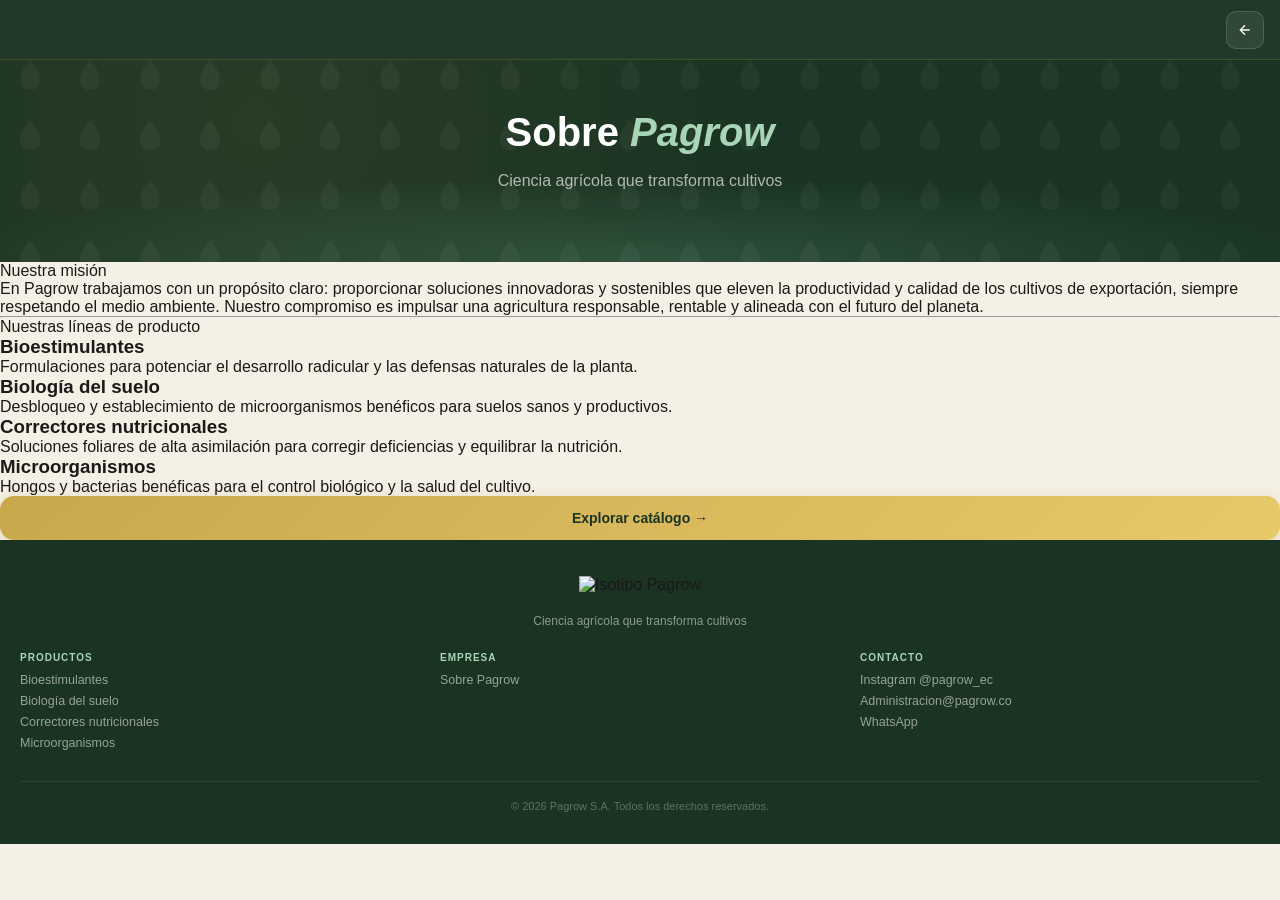
==== sobre-nosotros.html @ 3ec54d48 "fix: semantic HTML, remove inline style, aria-current in about page" ====
<!doctype html>
<html lang="es">
    <head>
        <meta charset="UTF-8" />
        <meta name="viewport" content="width=device-width, initial-scale=1.0" />
        <title>Sobre Pagrow – Ciencia Agrícola para tus Cultivos</title>

        <!-- SEO -->
        <meta
            name="description"
            content="En Pagrow trabajamos con un propósito claro: proporcionar soluciones innovadoras y sostenibles que eleven la productividad y calidad de los cultivos de exportación."
        />
        <meta name="robots" content="index, follow" />
        <meta name="author" content="Pagrow S.A." />

        <!-- Open Graph -->
        <meta property="og:type" content="website" />
        <meta property="og:title" content="Sobre Pagrow – Ciencia Agrícola para tus Cultivos" />
        <meta
            property="og:description"
            content="Soluciones innovadoras y sostenibles para la agricultura de exportación en Ecuador."
        />
        <meta property="og:image" content="https://pagrow.es/assets/images/logos-pagrow/png/color/ISOTIPO_BLANCO.png" />
        <meta property="og:url" content="https://pagrow.es/sobre-nosotros.html" />
        <meta property="og:locale" content="es_EC" />

        <!-- Security Headers -->
        <meta
            http-equiv="Content-Security-Policy"
            content="default-src 'self'; script-src 'self'; style-src 'self'; img-src 'self' data: https:; font-src 'self'; connect-src 'self'; object-src 'none'; base-uri 'self'; form-action 'self'; frame-ancestors 'none';"
        />
        <meta http-equiv="X-Content-Type-Options" content="nosniff" />
        <meta http-equiv="Referrer-Policy" content="strict-origin-when-cross-origin" />
        <meta http-equiv="Permissions-Policy" content="geolocation=(), microphone=(), camera=()" />

        <!-- Canonical -->
        <link rel="canonical" href="https://pagrow.es/sobre-nosotros.html" />

        <!-- Favicon -->
        <link rel="icon" type="image/png" sizes="32x32" href="assets/images/favicon/favicon-32x32.png" />
        <link rel="apple-touch-icon" href="assets/images/favicon/favicon-32x32.webp" />

        <link rel="stylesheet" href="assets/css/styles.css" />
    </head>
    <body>
        <!-- ════════ HEADER ════════ -->
        <header class="header">
            <a href="index.html" class="logo">
                <img
                    src="assets/images/logos-pagrow/png/blanco-y-negro/HORIZONTAL_CLARO.png"
                    alt="Pagrow"
                    class="logo-img"
                />
            </a>
            <div class="header-actions">
                <a href="index.html" class="icon-btn" title="Volver al catálogo" aria-label="Volver al catálogo de productos">
                    <svg width="16" height="16" viewBox="0 0 24 24" fill="none" stroke="currentColor" stroke-width="2" aria-hidden="true" focusable="false">
                        <path d="M19 12H5M12 19l-7-7 7-7"/>
                    </svg>
                </a>
            </div>
        </header>

        <!-- ════════ HERO ════════ -->
        <section class="hero">
            <div class="hero-pattern"></div>
            <div class="hero-content">
                <h1>Sobre <em>Pagrow</em></h1>
                <p>Ciencia agrícola que transforma cultivos</p>
            </div>
        </section>

        <!-- ════════ MISIÓN ════════ -->
        <section class="about-section">
            <div class="about-section-label">Nuestra misión</div>
            <p class="about-mission-text">
                En Pagrow trabajamos con un propósito claro: proporcionar soluciones innovadoras y sostenibles
                que eleven la productividad y calidad de los cultivos de exportación, siempre respetando el
                medio ambiente. Nuestro compromiso es impulsar una agricultura responsable, rentable y alineada
                con el futuro del planeta.
            </p>
        </section>

        <hr class="about-divider" />

        <!-- ════════ LO QUE HACEMOS ════════ -->
        <section class="about-section">
            <div class="about-section-label">Nuestras líneas de producto</div>
            <div class="about-products-grid">
                <div class="about-product-card">
                    <h3 class="about-product-card-title">Bioestimulantes</h3>
                    <p class="about-product-card-desc">
                        Formulaciones para potenciar el desarrollo radicular y las defensas naturales de la planta.
                    </p>
                </div>
                <div class="about-product-card">
                    <h3 class="about-product-card-title">Biología del suelo</h3>
                    <p class="about-product-card-desc">
                        Desbloqueo y establecimiento de microorganismos benéficos para suelos sanos y productivos.
                    </p>
                </div>
                <div class="about-product-card">
                    <h3 class="about-product-card-title">Correctores nutricionales</h3>
                    <p class="about-product-card-desc">
                        Soluciones foliares de alta asimilación para corregir deficiencias y equilibrar la nutrición.
                    </p>
                </div>
                <div class="about-product-card">
                    <h3 class="about-product-card-title">Microorganismos</h3>
                    <p class="about-product-card-desc">
                        Hongos y bacterias benéficas para el control biológico y la salud del cultivo.
                    </p>
                </div>
            </div>
        </section>

        <!-- ════════ CTA ════════ -->
        <section class="about-cta">
            <a href="index.html" class="btn-download">Explorar catálogo →</a>
        </section>

        <!-- ════════ FOOTER ════════ -->
        <footer class="footer">
            <div class="footer-logo">
                <img
                    src="assets/images/logos-pagrow/png/color/ISOTIPO_BLANCO.png"
                    alt="Isotipo Pagrow"
                    class="footer-logo-img"
                />
            </div>
            <div class="footer-tagline">Ciencia agrícola que transforma cultivos</div>
            <div class="footer-grid">
                <div class="footer-col">
                    <div class="footer-col-title">Productos</div>
                    <a href="index.html#bioestimulantes">Bioestimulantes</a>
                    <a href="index.html#suelo">Biología del suelo</a>
                    <a href="index.html#correctores">Correctores nutricionales</a>
                    <a href="index.html#micro">Microorganismos</a>
                </div>
                <div class="footer-col">
                    <div class="footer-col-title">Empresa</div>
                    <a href="sobre-nosotros.html" aria-current="page">Sobre Pagrow</a>
                </div>
                <div class="footer-col">
                    <div class="footer-col-title">Contacto</div>
                    <a href="https://www.instagram.com/pagrow_ec/" target="_blank" rel="noopener noreferrer">Instagram @pagrow_ec</a>
                    <a href="mailto:Administracion@pagrow.co">Administracion@pagrow.co</a>
                    <a href="https://wa.me/593999406826?text=Hola%2C%20me%20gustar%C3%ADa%20obtener%20m%C3%A1s%20informaci%C3%B3n%20sobre%20los%20productos%20Pagrow." target="_blank" rel="noopener noreferrer">WhatsApp</a>
                </div>
            </div>
            <div class="footer-bottom">
                <div class="footer-copy">© 2026 Pagrow S.A. Todos los derechos reservados.</div>
            </div>
        </footer>
    </body>
</html>
---- assets/css/styles.css ----
:root {
    --forest: #1a3322;
    --forest-mid: #2c5040;
    --sage: #4a7c5f;
    --moss: #6b9e7e;
    --mint: #a8d5b5;
    --cream: #f4f0e6;
    --parchment: #ede8da;
    --gold: #c8a84b;
    --gold-light: #e8c96a;
    --sand: #d4c8a8;
    --text-dark: #1a1a18;
    --text-mid: #3d4a3e;
    --text-light: #6e7d6f;
    --white: #ffffff;
    --shadow-sm: 0 2px 8px rgba(26, 51, 34, 0.08);
    --shadow-md: 0 6px 24px rgba(26, 51, 34, 0.12);
    --shadow-lg: 0 16px 48px rgba(26, 51, 34, 0.18);
    --radius-sm: 8px;
    --radius-md: 14px;
    --radius-lg: 20px;
    --radius-xl: 28px;
}

*,
*::before,
*::after {
    box-sizing: border-box;
    margin: 0;
    padding: 0;
}

html {
    scroll-behavior: smooth;
}

.sr-only {
    position: absolute;
    width: 1px;
    height: 1px;
    padding: 0;
    margin: -1px;
    overflow: hidden;
    clip: rect(0, 0, 0, 0);
    white-space: nowrap;
    border: 0;
}

body {
    font-family: Arial, sans-serif;
    background: var(--cream);
    color: var(--text-dark);
    min-height: 100vh;
    overflow-x: hidden;
}

/* ══════════════════ HEADER ══════════════════ */
.header {
    position: sticky;
    top: 0;
    z-index: 100;
    background: rgba(26, 51, 34, 0.97);
    backdrop-filter: blur(12px);
    border-bottom: 1px solid rgba(200, 168, 75, 0.2);
    padding: 0 16px;
    height: 60px;
    display: flex;
    align-items: center;
    justify-content: space-between;
}

.logo {
    display: flex;
    align-items: center;
    gap: 8px;
    text-decoration: none;
}
.logo-img {
    height: 200px;
    width: auto;
    display: block;
}
.footer-logo-img {
    height: 32px;
    width: auto;
    display: block;
    margin: 0 auto;
}

.header-actions {
    display: flex;
    gap: 6px;
    align-items: center;
}
.icon-btn {
    width: 38px;
    height: 38px;
    border: 1px solid rgba(255, 255, 255, 0.15);
    background: rgba(255, 255, 255, 0.07);
    border-radius: 10px;
    display: flex;
    align-items: center;
    justify-content: center;
    cursor: pointer;
    transition: all 0.2s;
    color: var(--white);
}
.icon-btn:hover {
    background: rgba(255, 255, 255, 0.15);
    border-color: var(--gold);
}

/* ══════════════════ SEARCH BAR ══════════════════ */
.search-wrap {
    background: var(--forest);
    padding: 10px 16px 12px;
    border-bottom: 1px solid rgba(200, 168, 75, 0.1);
    display: none;
}
.search-wrap.open {
    display: block;
}
.search-input-row {
    display: flex;
    gap: 8px;
    align-items: center;
    background: rgba(255, 255, 255, 0.1);
    border: 1px solid rgba(200, 168, 75, 0.25);
    border-radius: var(--radius-md);
    padding: 8px 14px;
}
.search-input-row input {
    flex: 1;
    background: none;
    border: none;
    outline: none;
    color: var(--white);
    font-family: Arial, sans-serif;
    font-size: 14px;
}
.search-input-row input::placeholder {
    color: rgba(255, 255, 255, 0.4);
}
.s-icon {
    color: rgba(255, 255, 255, 0.5);
    flex-shrink: 0;
}

/* ══════════════════ HERO ══════════════════ */
.hero {
    position: relative;
    overflow: hidden;
    background: var(--forest);
    padding: 48px 20px 44px;
    text-align: center;
}
.hero::before {
    content: "";
    position: absolute;
    inset: 0;
    background:
        radial-gradient(
            ellipse 80% 60% at 50% 100%,
            rgba(74, 124, 95, 0.4) 0%,
            transparent 70%
        ),
        radial-gradient(
            circle at 20% 30%,
            rgba(200, 168, 75, 0.08) 0%,
            transparent 50%
        );
}
.hero-pattern {
    position: absolute;
    inset: 0;
    opacity: 0.04;
    background-image: url("data:image/svg+xml,%3Csvg width='60' height='60' viewBox='0 0 60 60' xmlns='http://www.w3.org/2000/svg'%3E%3Cg fill='none' fill-rule='evenodd'%3E%3Cg fill='%23ffffff'%3E%3Cpath d='M30 0 C30 0 20 10 20 20 C20 30 30 30 30 30 C30 30 40 30 40 20 C40 10 30 0 30 0Z'/%3E%3C/g%3E%3C/g%3E%3C/svg%3E");
}
.hero-content {
    position: relative;
    z-index: 1;
}
.hero h1 {
    font-family: Arial, sans-serif;
    font-size: clamp(26px, 7vw, 40px);
    line-height: 1.2;
    color: var(--white);
    margin-bottom: 12px;
    max-width: 560px;
    margin-left: auto;
    margin-right: auto;
}
.hero h1 em {
    font-style: italic;
    color: var(--mint);
}
.hero p {
    font-size: 16px;
    line-height: 1.6;
    color: rgba(255, 255, 255, 0.65);
    max-width: 380px;
    margin: 0 auto 24px;
}

/* ══════════════════ CATALOG BODY ══════════════════ */
.catalog-body {
    padding: 0 16px 40px;
}

.results-bar {
    display: flex;
    align-items: center;
    justify-content: space-between;
    padding: 14px 0 10px;
}
.results-count {
    font-size: 13px;
    color: var(--text-light);
}
.results-count strong {
    color: var(--text-dark);
    font-weight: 600;
}
.sort-btn {
    display: flex;
    align-items: center;
    gap: 5px;
    font-size: 12px;
    font-weight: 500;
    color: var(--forest);
    background: rgba(26, 51, 34, 0.07);
    border: none;
    cursor: pointer;
    padding: 5px 10px;
    border-radius: var(--radius-sm);
}

/* ══════════════════ CATEGORY BANNER ══════════════════ */
.cat-banner {
    margin: 52px 0 18px;
    border-radius: var(--radius-lg);
    overflow: hidden;
    background: var(--forest);
    box-shadow: var(--shadow-md);
    animation: fadeInUp 0.35s ease both;
}

/* Inner content */
.cat-banner-inner {
    padding: 18px 20px 20px;
    position: relative;
    overflow: hidden;
}

/* Eyebrow — small label above the title */
.cat-eyebrow {
    font-size: 10px;
    font-weight: 700;
    text-transform: uppercase;
    letter-spacing: 1.8px;
    margin-bottom: 7px;
    color: var(--mint);
}

.cat-title {
    font-size: 21px;
    font-weight: 800;
    color: var(--white);
    line-height: 1.2;
    margin-bottom: 10px;
}

/* Separator line before description */
.cat-desc-wrap {
    border-top: 1px solid rgba(255, 255, 255, 0.12);
    padding-top: 12px;
}

.cat-desc {
    font-size: 13px;
    line-height: 1.75;
    color: rgba(255, 255, 255, 0.72);
}

/* ══════════════════ PRODUCT GRID ══════════════════ */
.product-grid {
    display: grid;
    grid-template-columns: 1fr 1fr;
    gap: 10px;
    padding-bottom: 12px;
    border-bottom: 1px solid rgba(26, 51, 34, 0.07);
}
@media (min-width: 480px) {
    .product-grid {
        grid-template-columns: repeat(2, 1fr);
        gap: 12px;
    }
}
@media (min-width: 700px) {
    .product-grid {
        grid-template-columns: repeat(3, 1fr);
        gap: 14px;
    }
    .catalog-body {
        padding: 0 24px 60px;
    }
}
@media (min-width: 1024px) {
    .product-grid {
        grid-template-columns: repeat(4, 1fr);
        gap: 16px;
    }
    .catalog-body {
        max-width: 1200px;
        margin: 0 auto;
        padding: 0 32px 80px;
    }
}

/* ══════════════════ PRODUCT BADGE ══════════════════ */
.product-badge {
    position: absolute;
    top: 10px;
    left: 10px;
    z-index: 2;
    background: var(--gold);
    color: var(--forest);
    font-size: 9.5px;
    font-weight: 800;
    text-transform: uppercase;
    letter-spacing: 0.8px;
    padding: 4px 9px;
    border-radius: 6px;
    box-shadow: 0 2px 8px rgba(200, 168, 75, 0.45);
    pointer-events: none;
    white-space: nowrap;
}

/* ══════════════════ PRODUCT CARD ══════════════════ */
.product-card {
    background: var(--white);
    border: 1px solid rgba(26, 51, 34, 0.07);
    border-radius: var(--radius-lg);
    overflow: hidden;
    cursor: pointer;
    transition: all 0.25s cubic-bezier(0.4, 0, 0.2, 1);
    display: flex;
    flex-direction: column;
    position: relative;
    box-shadow: var(--shadow-sm);
}
.product-card:hover {
    transform: translateY(-3px);
    box-shadow: var(--shadow-md);
    border-color: rgba(74, 124, 95, 0.25);
}
.product-card:active {
    transform: translateY(-1px);
}

.card-image {
    width: 100%;
    aspect-ratio: 4 / 3;
    overflow: hidden;
    background: var(--parchment);
    border-bottom: 1px solid rgba(26, 51, 34, 0.06);
}
.card-image img {
    width: 100%;
    height: 100%;
    object-fit: cover;
    display: block;
}

.card-top {
    padding: 10px 14px 6px;
    display: flex;
    align-items: center;
}
.cat-tag {
    font-size: 9.5px;
    letter-spacing: 0.6px;
    font-weight: 600;
    text-transform: uppercase;
    padding: 3px 7px;
    border-radius: 6px;
    white-space: nowrap;
}

/* category colors */
.cat-bio .cat-tag {
    background: #d4eddb;
    color: #2a6e42;
}
.cat-suelo .cat-tag {
    background: #edddd4;
    color: #6e4a2a;
}
.cat-correctores .cat-tag {
    background: #ede8d4;
    color: #6e5e2a;
}
.cat-micro .cat-tag {
    background: #e5d4ed;
    color: #5e2a6e;
}

.card-body {
    padding: 4px 14px 12px;
    flex: 1;
}
.product-name {
    font-family: Arial, sans-serif;
    font-size: 16px;
    font-weight: 700;
    color: var(--text-dark);
    margin-bottom: 5px;
    line-height: 1.2;
}
.product-desc {
    font-size: 11.5px;
    line-height: 1.5;
    color: var(--text-light);
    display: -webkit-box;
    -webkit-line-clamp: 3;
    -webkit-box-orient: vertical;
    overflow: hidden;
}

.card-footer {
    padding: 0 12px 12px;
}
.btn-ficha {
    width: 100%;
    padding: 8px 12px;
    background: var(--forest);
    color: var(--white);
    border: none;
    border-radius: var(--radius-sm);
    font-family: Arial, sans-serif;
    font-size: 11.5px;
    font-weight: 600;
    letter-spacing: 0.3px;
    cursor: pointer;
    display: flex;
    align-items: center;
    justify-content: center;
    gap: 5px;
    transition: all 0.2s;
}
.btn-ficha:hover {
    background: var(--forest-mid);
}
.btn-ficha .arrow {
    font-size: 12px;
    transition: transform 0.2s;
}
.product-card:hover .btn-ficha .arrow {
    transform: translateX(2px);
}

/* ══════════════════ MODAL ══════════════════ */
.modal-overlay {
    position: fixed;
    inset: 0;
    z-index: 1000;
    background: rgba(10, 20, 14, 0.75);
    backdrop-filter: blur(6px);
    display: flex;
    align-items: flex-end;
    opacity: 0;
    pointer-events: none;
    transition: opacity 0.3s;
}
.modal-overlay.open {
    opacity: 1;
    pointer-events: auto;
}
@media (min-width: 600px) {
    .modal-overlay {
        align-items: center;
        justify-content: center;
        padding: 20px;
    }
}

.modal-sheet {
    width: 100%;
    max-width: 560px;
    background: var(--white);
    border-radius: var(--radius-xl) var(--radius-xl) 0 0;
    max-height: 92vh;
    overflow-y: auto;
    transform: translateY(100%);
    transition: transform 0.35s cubic-bezier(0.4, 0, 0.2, 1);
    scrollbar-width: thin;
    scrollbar-color: var(--sand) transparent;
}
@media (min-width: 600px) {
    .modal-sheet {
        border-radius: var(--radius-xl);
        max-height: 85vh;
    }
}
.modal-overlay.open .modal-sheet {
    transform: translateY(0);
}

.modal-handle {
    width: 36px;
    height: 4px;
    background: var(--sand);
    border-radius: 2px;
    margin: 12px auto 0;
}
@media (min-width: 600px) {
    .modal-handle {
        display: none;
    }
}

.modal-header {
    position: sticky;
    top: 0;
    z-index: 10;
    background: transparent;
    padding: 10px 12px;
    display: flex;
    align-items: center;
    justify-content: flex-end;
    pointer-events: none; /* let clicks pass through transparent area */
}
.modal-product-icon {
    width: 50px;
    height: 50px;
    border-radius: var(--radius-md);
    flex-shrink: 0;
    object-fit: cover;
}
.modal-title-block {
    flex: 1;
    min-width: 0;
}
.modal-product-name {
    font-family: Arial, sans-serif;
    font-size: 20px;
    font-weight: 700;
    color: var(--text-dark);
    line-height: 1.2;
}
.modal-cat-label {
    font-size: 11px;
    color: var(--text-light);
    margin-top: 2px;
}
.modal-close {
    width: 36px;
    height: 36px;
    flex-shrink: 0;
    background: rgba(255, 255, 255, 0.92);
    backdrop-filter: blur(6px);
    -webkit-backdrop-filter: blur(6px);
    border: none;
    border-radius: 10px;
    cursor: pointer;
    display: flex;
    align-items: center;
    justify-content: center;
    font-size: 18px;
    color: var(--text-mid);
    transition: all 0.2s;
    pointer-events: auto; /* restore clicks — parent header is pointer-events: none */
    box-shadow: 0 2px 8px rgba(0, 0, 0, 0.15);
}
.modal-close:hover {
    background: var(--sand);
    color: var(--forest);
}

.modal-body {
    padding: 20px 16px 24px;
}

.modal-desc {
    font-size: 14px;
    line-height: 1.7;
    color: var(--text-mid);
    margin-bottom: 20px;
}

.info-grid {
    display: grid;
    grid-template-columns: 1fr 1fr;
    gap: 10px;
    margin-bottom: 20px;
}
.info-card {
    background: var(--cream);
    border: 1px solid rgba(26, 51, 34, 0.07);
    border-radius: var(--radius-md);
    padding: 12px;
}
.info-card-label {
    font-size: 10px;
    font-weight: 600;
    text-transform: uppercase;
    letter-spacing: 0.8px;
    color: var(--text-light);
    margin-bottom: 4px;
}
.info-card-value {
    font-size: 13px;
    font-weight: 600;
    color: var(--forest);
}

.benefits-title {
    font-size: 13px;
    font-weight: 600;
    color: var(--text-dark);
    text-transform: uppercase;
    letter-spacing: 0.6px;
    margin-bottom: 10px;
}
.benefits-list {
    list-style: none;
    display: flex;
    flex-direction: column;
    gap: 6px;
    margin-bottom: 20px;
}
.benefit-item {
    display: flex;
    align-items: flex-start;
    gap: 8px;
    font-size: 13px;
    line-height: 1.5;
    color: var(--text-mid);
}
.benefit-dot {
    width: 18px;
    height: 18px;
    flex-shrink: 0;
    margin-top: 1px;
    background: rgba(74, 124, 95, 0.12);
    border-radius: 50%;
    display: flex;
    align-items: center;
    justify-content: center;
    font-size: 10px;
    color: var(--sage);
}

.composition-box {
    background: linear-gradient(135deg, var(--forest), var(--forest-mid));
    border-radius: var(--radius-md);
    padding: 14px 16px;
    margin-bottom: 20px;
}
.composition-title {
    font-size: 11px;
    font-weight: 600;
    text-transform: uppercase;
    letter-spacing: 0.8px;
    color: var(--mint);
    margin-bottom: 8px;
}
.composition-text {
    font-size: 13px;
    color: rgba(255, 255, 255, 0.8);
    line-height: 1.6;
}

.modal-actions {
    display: flex;
    flex-direction: column;
    gap: 8px;
}
.btn-download {
    display: flex;
    align-items: center;
    justify-content: center;
    gap: 8px;
    width: 100%;
    padding: 14px;
    background: linear-gradient(135deg, var(--gold), var(--gold-light));
    color: var(--forest);
    font-family: Arial, sans-serif;
    font-size: 14px;
    font-weight: 700;
    border: none;
    border-radius: var(--radius-md);
    cursor: pointer;
    text-decoration: none;
    transition: all 0.2s;
    box-shadow: 0 4px 16px rgba(200, 168, 75, 0.35);
}
.btn-download:hover {
    transform: translateY(-1px);
    box-shadow: 0 6px 20px rgba(200, 168, 75, 0.45);
}
.btn-contact {
    display: flex;
    align-items: center;
    justify-content: center;
    gap: 8px;
    width: 100%;
    padding: 12px;
    background: rgba(26, 51, 34, 0.06);
    color: var(--forest);
    font-family: Arial, sans-serif;
    font-size: 13px;
    font-weight: 600;
    border: 1.5px solid rgba(26, 51, 34, 0.15);
    border-radius: var(--radius-md);
    cursor: pointer;
    text-decoration: none;
    transition: all 0.2s;
}
.btn-contact:hover {
    background: rgba(26, 51, 34, 0.1);
}

/* ══════════════════ EMPTY STATE ══════════════════ */
.empty-state {
    text-align: center;
    padding: 60px 20px;
    display: none;
}
.empty-state.visible {
    display: block;
}
.empty-title {
    font-family: Arial, sans-serif;
    font-size: 20px;
    color: var(--text-dark);
    margin-bottom: 6px;
}
.empty-sub {
    font-size: 13px;
    color: var(--text-light);
}

/* ══════════════════ FOOTER ══════════════════ */
.footer {
    background: var(--forest);
    padding: 36px 20px 32px;
    text-align: center;
}
.footer-logo {
    margin-bottom: 6px;
    display: flex;
    justify-content: center;
}
.footer-tagline {
    font-size: 12px;
    color: rgba(255, 255, 255, 0.5);
    margin-bottom: 24px;
}
.footer-grid {
    display: grid;
    grid-template-columns: 1fr 1fr;
    gap: 20px;
    text-align: left;
    margin-bottom: 24px;
}
@media (min-width: 600px) {
    .footer-grid {
        grid-template-columns: repeat(3, 1fr);
    }
}
.footer-col-title {
    font-size: 10px;
    font-weight: 700;
    text-transform: uppercase;
    letter-spacing: 1px;
    color: var(--mint);
    margin-bottom: 10px;
}
.footer-col a {
    display: block;
    font-size: 12.5px;
    color: rgba(255, 255, 255, 0.55);
    text-decoration: none;
    margin-bottom: 7px;
    transition: color 0.15s;
}
.footer-col a:hover {
    color: var(--white);
}
.footer-bottom {
    border-top: 1px solid rgba(255, 255, 255, 0.08);
    padding-top: 18px;
    display: flex;
    flex-direction: column;
    align-items: center;
    gap: 8px;
}
.footer-copy {
    font-size: 11px;
    color: rgba(255, 255, 255, 0.3);
}

/* ══════════════════ ANIMATIONS ══════════════════ */
@keyframes fadeInUp {
    from {
        opacity: 0;
        transform: translateY(16px);
    }
    to {
        opacity: 1;
        transform: translateY(0);
    }
}
.product-card {
    animation: fadeInUp 0.4s ease both;
}

/* ══════════════════ CARD: OVERLAY TAG + FOOTER ══════════════════ */
.card-image {
    position: relative;
}

.card-tag-overlay {
    position: absolute;
    bottom: 8px;
    left: 10px;
    z-index: 1;
}
.card-tag-overlay .cat-tag {
    background: rgba(26, 51, 34, 0.8);
    color: rgba(255, 255, 255, 0.95);
    backdrop-filter: blur(4px);
    -webkit-backdrop-filter: blur(4px);
}
.card-body {
    padding: 12px 14px 10px;
}
.card-footer {
    padding: 0 12px 12px;
    display: flex;
    align-items: center;
    gap: 8px;
}
.btn-ficha {
    flex: 1;
    width: auto;
}

/* ══════════════════ MODAL: BANNER SPLIT + TAGLINE + CHIPS ══════════════════ */
.modal-body {
    padding: 35px 0 30px;
}

.modal-banner {
    position: relative;
    height: 160px;
    display: flex;
    overflow: visible;
    margin-bottom: 80px; /* mirrors top padding for symmetric bottom overflow */
}
.modal-banner-product {
    width: 42%;
    background: #005b35;
    flex-shrink: 0;
    position: relative; /* anchor for absolute product img */
    overflow: visible;
}
.modal-banner-product-img {
    /* Absolutely centered on the banner — overflows equally above and below */
    position: absolute;
    top: 50%;
    left: 50%;
    transform: translate(-50%, -50%);
    height: 320px;
    width: auto;
    z-index: 5;
    filter: drop-shadow(0 16px 32px rgba(0, 0, 0, 0.55))
        drop-shadow(0 2px 8px rgba(0, 0, 0, 0.3));
}
.modal-banner-deco {
    flex: 1;
    overflow: hidden;
    position: relative;
}
/* top gradient scrim for text readability */
.modal-banner-deco::before {
    content: "";
    position: absolute;
    inset: 0;
    background: linear-gradient(
        to bottom,
        rgba(0, 20, 10, 0.58) 0%,
        transparent 70%
    );
    z-index: 2;
    pointer-events: none;
}
.modal-banner-deco-img {
    width: 100%;
    height: 100%;
    object-fit: cover;
    object-position: center;
    display: block;
}
.modal-banner-title {
    position: absolute;
    top: 12px;
    left: 14px;
    right: 10px;
    z-index: 3;
}
.modal-banner-name {
    font-size: 22px;
    font-weight: 800;
    color: #ffffff;
    line-height: 1.1;
    letter-spacing: -0.2px;
    text-shadow: 0 2px 10px rgba(0, 0, 0, 0.55);
}
.modal-banner-cat {
    font-size: 10.5px;
    font-weight: 700;
    color: #ffcd00;
    text-transform: uppercase;
    letter-spacing: 0.9px;
    margin-top: 5px;
    text-shadow: 0 1px 6px rgba(0, 0, 0, 0.55);
}
.modal-tagline {
    font-size: 13.5px;
    line-height: 1.65;
    color: var(--text-mid);
    padding: 14px 16px;
    margin: 16px 16px 0;
    background: rgba(200, 168, 75, 0.07);
    border-left: 3px solid var(--gold);
    border-radius: 0 var(--radius-sm) var(--radius-sm) 0;
}
.modal-chips-row {
    display: flex;
    gap: 6px;
    flex-wrap: wrap;
    padding: 12px 16px 0;
}
.mchip {
    font-size: 9.5px;
    font-weight: 700;
    text-transform: uppercase;
    letter-spacing: 0.7px;
    padding: 4px 10px;
    border-radius: 20px;
    line-height: 1.4;
}
.cat-bio-mchip {
    background: #d4eddb;
    color: #1d5732;
}
.cat-suelo-mchip {
    background: #edddd4;
    color: #6e3a1a;
}
.cat-correctores-mchip {
    background: #ede8d4;
    color: #5e4e1a;
}
.cat-micro-mchip {
    background: #e5d4ed;
    color: #4e1a6e;
}

/* ══════════════════ MODAL: BENEFITS GRID ══════════════════ */
.modal-section-label {
    font-size: 10px;
    font-weight: 700;
    text-transform: uppercase;
    letter-spacing: 1px;
    color: var(--text-light);
    padding: 18px 16px 10px;
}
.modal-benefits-grid {
    display: grid;
    grid-template-columns: 1fr 1fr;
    gap: 8px;
    padding: 0 16px;
}
@media (max-width: 340px) {
    .modal-benefits-grid {
        grid-template-columns: 1fr;
    }
}
.mbenefit-card {
    display: flex;
    align-items: flex-start;
    gap: 8px;
    padding: 10px 12px;
    background: var(--cream);
    border: 1px solid rgba(26, 51, 34, 0.08);
    border-radius: var(--radius-sm);
    font-size: 12px;
    line-height: 1.45;
    color: var(--text-mid);
}
.mbenefit-icon {
    flex-shrink: 0;
    width: 16px;
    height: 16px;
    background: linear-gradient(135deg, var(--sage), var(--moss));
    border-radius: 50%;
    display: flex;
    align-items: center;
    justify-content: center;
    font-size: 8px;
    color: #fff;
    margin-top: 1px;
    font-weight: 700;
}

/* ══════════════════ ACCORDION ══════════════════ */
.modal-accordions {
    margin: 18px 16px 0;
    border: 1px solid rgba(26, 51, 34, 0.1);
    border-radius: var(--radius-md);
    overflow: hidden;
}
.modal-accordion {
    border-bottom: 1px solid rgba(26, 51, 34, 0.08);
}
.modal-accordion:last-child {
    border-bottom: none;
}

.accordion-trigger {
    width: 100%;
    display: flex;
    align-items: center;
    justify-content: space-between;
    padding: 13px 16px;
    background: none;
    border: none;
    cursor: pointer;
    text-align: left;
    color: inherit;
    transition: background 0.15s;
}
.accordion-trigger:hover {
    background: var(--cream);
}
.acc-title {
    font-size: 13px;
    font-weight: 600;
    color: var(--text-dark);
}
.accordion-chevron {
    font-size: 18px;
    color: var(--text-light);
    transition: transform 0.25s ease;
    line-height: 1;
    flex-shrink: 0;
    user-select: none;
}
.modal-accordion.open .accordion-chevron {
    transform: rotate(90deg);
}

/* CSS grid-template-rows trick: smooth height without fixed max-height */
.accordion-body {
    display: grid;
    grid-template-rows: 0fr;
    transition: grid-template-rows 0.28s ease;
}
.modal-accordion.open .accordion-body {
    grid-template-rows: 1fr;
}
.accordion-inner {
    overflow: hidden;
    padding: 0 16px;
    transition: padding 0.28s ease;
}
.modal-accordion.open .accordion-inner {
    padding: 4px 16px 14px;
}
.accordion-inner p {
    font-size: 13px;
    line-height: 1.7;
    color: var(--text-mid);
    margin: 0;
}

.comp-list {
    list-style: none;
    display: flex;
    flex-direction: column;
    gap: 5px;
    margin: 0;
    padding: 0;
}
.comp-list li {
    font-size: 12.5px;
    color: var(--text-mid);
    line-height: 1.5;
    padding-left: 14px;
    position: relative;
}
.comp-list li::before {
    content: "·";
    position: absolute;
    left: 2px;
    color: var(--sage);
    font-size: 18px;
    line-height: 1;
    top: -1px;
}

.modal-actions {
    margin: 20px 16px 0;
}
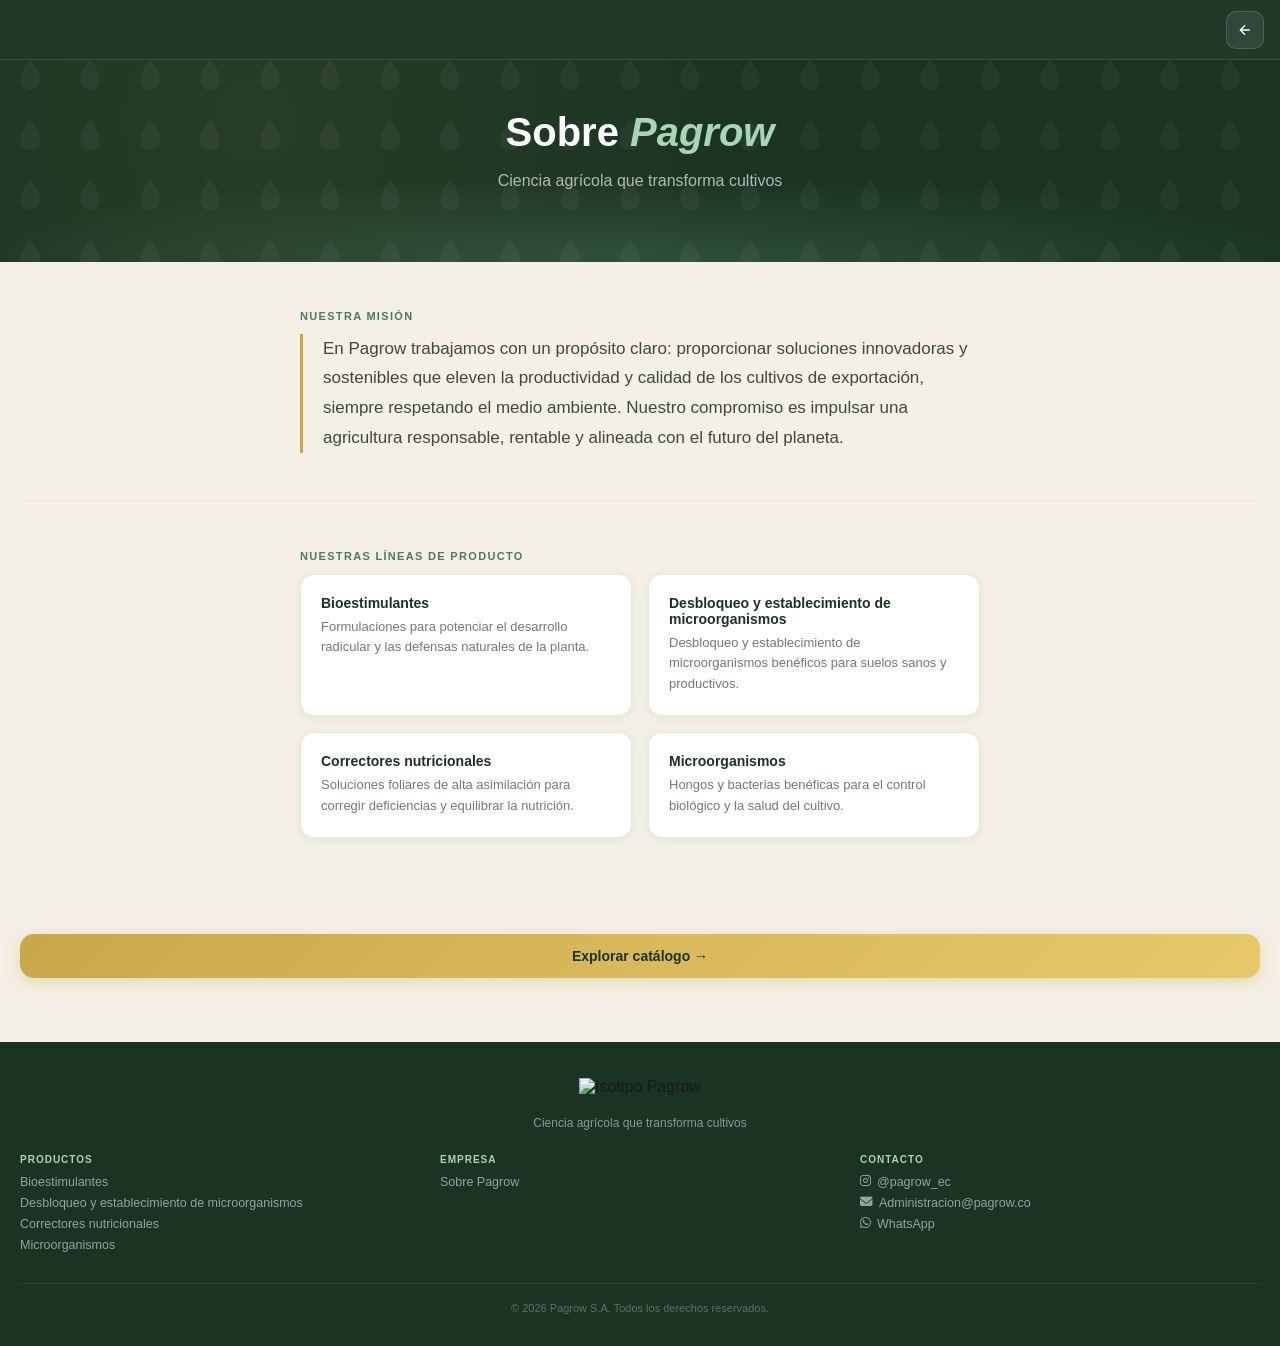
==== commit 578ac143: "icons" ====
--- a/sobre-nosotros.html
+++ b/sobre-nosotros.html
@@ -15,32 +15,56 @@
 
         <!-- Open Graph -->
         <meta property="og:type" content="website" />
-        <meta property="og:title" content="Sobre Pagrow – Ciencia Agrícola para tus Cultivos" />
+        <meta
+            property="og:title"
+            content="Sobre Pagrow – Ciencia Agrícola para tus Cultivos"
+        />
         <meta
             property="og:description"
             content="Soluciones innovadoras y sostenibles para la agricultura de exportación en Ecuador."
         />
-        <meta property="og:image" content="https://pagrow.es/assets/images/logos-pagrow/png/color/ISOTIPO_BLANCO.png" />
-        <meta property="og:url" content="https://pagrow.es/sobre-nosotros.html" />
+        <meta
+            property="og:image"
+            content="https://pagrow.es/assets/images/logos-pagrow/png/color/ISOTIPO_BLANCO.png"
+        />
+        <meta
+            property="og:url"
+            content="https://pagrow.es/sobre-nosotros.html"
+        />
         <meta property="og:locale" content="es_EC" />
 
         <!-- Security Headers -->
         <meta
             http-equiv="Content-Security-Policy"
-            content="default-src 'self'; script-src 'self'; style-src 'self'; img-src 'self' data: https:; font-src 'self'; connect-src 'self'; object-src 'none'; base-uri 'self'; form-action 'self'; frame-ancestors 'none';"
+            content="default-src 'self'; script-src 'self'; style-src 'self' https://cdnjs.cloudflare.com; img-src 'self' data: https:; font-src 'self' https://cdnjs.cloudflare.com; connect-src 'self'; object-src 'none'; base-uri 'self'; form-action 'self'; frame-ancestors 'none';"
         />
         <meta http-equiv="X-Content-Type-Options" content="nosniff" />
-        <meta http-equiv="Referrer-Policy" content="strict-origin-when-cross-origin" />
-        <meta http-equiv="Permissions-Policy" content="geolocation=(), microphone=(), camera=()" />
+        <meta
+            http-equiv="Referrer-Policy"
+            content="strict-origin-when-cross-origin"
+        />
+        <meta
+            http-equiv="Permissions-Policy"
+            content="geolocation=(), microphone=(), camera=()"
+        />
 
         <!-- Canonical -->
         <link rel="canonical" href="https://pagrow.es/sobre-nosotros.html" />
 
         <!-- Favicon -->
-        <link rel="icon" type="image/png" sizes="32x32" href="assets/images/favicon/favicon-32x32.png" />
-        <link rel="apple-touch-icon" href="assets/images/favicon/favicon-32x32.webp" />
+        <link
+            rel="icon"
+            type="image/png"
+            sizes="32x32"
+            href="assets/images/favicon/favicon-32x32.png"
+        />
+        <link
+            rel="apple-touch-icon"
+            href="assets/images/favicon/favicon-32x32.webp"
+        />
 
         <link rel="stylesheet" href="assets/css/styles.css" />
+        <link rel="stylesheet" href="https://cdnjs.cloudflare.com/ajax/libs/font-awesome/6.5.0/css/all.min.css" />
     </head>
     <body>
         <!-- ════════ HEADER ════════ -->
@@ -53,9 +77,23 @@
                 />
             </a>
             <div class="header-actions">
-                <a href="index.html" class="icon-btn" title="Volver al catálogo" aria-label="Volver al catálogo de productos">
-                    <svg width="16" height="16" viewBox="0 0 24 24" fill="none" stroke="currentColor" stroke-width="2" aria-hidden="true" focusable="false">
-                        <path d="M19 12H5M12 19l-7-7 7-7"/>
+                <a
+                    href="index.html"
+                    class="icon-btn"
+                    title="Volver al catálogo"
+                    aria-label="Volver al catálogo de productos"
+                >
+                    <svg
+                        width="16"
+                        height="16"
+                        viewBox="0 0 24 24"
+                        fill="none"
+                        stroke="currentColor"
+                        stroke-width="2"
+                        aria-hidden="true"
+                        focusable="false"
+                    >
+                        <path d="M19 12H5M12 19l-7-7 7-7" />
                     </svg>
                 </a>
             </div>
@@ -74,10 +112,11 @@
         <section class="about-section">
             <div class="about-section-label">Nuestra misión</div>
             <p class="about-mission-text">
-                En Pagrow trabajamos con un propósito claro: proporcionar soluciones innovadoras y sostenibles
-                que eleven la productividad y calidad de los cultivos de exportación, siempre respetando el
-                medio ambiente. Nuestro compromiso es impulsar una agricultura responsable, rentable y alineada
-                con el futuro del planeta.
+                En Pagrow trabajamos con un propósito claro: proporcionar
+                soluciones innovadoras y sostenibles que eleven la productividad
+                y calidad de los cultivos de exportación, siempre respetando el
+                medio ambiente. Nuestro compromiso es impulsar una agricultura
+                responsable, rentable y alineada con el futuro del planeta.
             </p>
         </section>
 
@@ -90,25 +129,33 @@
                 <div class="about-product-card">
                     <h3 class="about-product-card-title">Bioestimulantes</h3>
                     <p class="about-product-card-desc">
-                        Formulaciones para potenciar el desarrollo radicular y las defensas naturales de la planta.
-                    </p>
-                </div>
-                <div class="about-product-card">
-                    <h3 class="about-product-card-title">Biología del suelo</h3>
-                    <p class="about-product-card-desc">
-                        Desbloqueo y establecimiento de microorganismos benéficos para suelos sanos y productivos.
-                    </p>
-                </div>
-                <div class="about-product-card">
-                    <h3 class="about-product-card-title">Correctores nutricionales</h3>
-                    <p class="about-product-card-desc">
-                        Soluciones foliares de alta asimilación para corregir deficiencias y equilibrar la nutrición.
+                        Formulaciones para potenciar el desarrollo radicular y
+                        las defensas naturales de la planta.
+                    </p>
+                </div>
+                <div class="about-product-card">
+                    <h3 class="about-product-card-title">
+                        Desbloqueo y establecimiento de microorganismos
+                    </h3>
+                    <p class="about-product-card-desc">
+                        Desbloqueo y establecimiento de microorganismos
+                        benéficos para suelos sanos y productivos.
+                    </p>
+                </div>
+                <div class="about-product-card">
+                    <h3 class="about-product-card-title">
+                        Correctores nutricionales
+                    </h3>
+                    <p class="about-product-card-desc">
+                        Soluciones foliares de alta asimilación para corregir
+                        deficiencias y equilibrar la nutrición.
                     </p>
                 </div>
                 <div class="about-product-card">
                     <h3 class="about-product-card-title">Microorganismos</h3>
                     <p class="about-product-card-desc">
-                        Hongos y bacterias benéficas para el control biológico y la salud del cultivo.
+                        Hongos y bacterias benéficas para el control biológico y
+                        la salud del cultivo.
                     </p>
                 </div>
             </div>
@@ -128,28 +175,50 @@
                     class="footer-logo-img"
                 />
             </div>
-            <div class="footer-tagline">Ciencia agrícola que transforma cultivos</div>
+            <div class="footer-tagline">
+                Ciencia agrícola que transforma cultivos
+            </div>
             <div class="footer-grid">
                 <div class="footer-col">
                     <div class="footer-col-title">Productos</div>
                     <a href="index.html#bioestimulantes">Bioestimulantes</a>
-                    <a href="index.html#suelo">Biología del suelo</a>
-                    <a href="index.html#correctores">Correctores nutricionales</a>
+                    <a href="index.html#suelo"
+                        >Desbloqueo y establecimiento de microorganismos</a
+                    >
+                    <a href="index.html#correctores"
+                        >Correctores nutricionales</a
+                    >
                     <a href="index.html#micro">Microorganismos</a>
                 </div>
                 <div class="footer-col">
                     <div class="footer-col-title">Empresa</div>
-                    <a href="sobre-nosotros.html" aria-current="page">Sobre Pagrow</a>
+                    <a href="sobre-nosotros.html" aria-current="page"
+                        >Sobre Pagrow</a
+                    >
                 </div>
                 <div class="footer-col">
                     <div class="footer-col-title">Contacto</div>
-                    <a href="https://www.instagram.com/pagrow_ec/" target="_blank" rel="noopener noreferrer">Instagram @pagrow_ec</a>
-                    <a href="mailto:Administracion@pagrow.co">Administracion@pagrow.co</a>
-                    <a href="https://wa.me/593999406826?text=Hola%2C%20me%20gustar%C3%ADa%20obtener%20m%C3%A1s%20informaci%C3%B3n%20sobre%20los%20productos%20Pagrow." target="_blank" rel="noopener noreferrer">WhatsApp</a>
+                    <a
+                        href="https://www.instagram.com/pagrow_ec/"
+                        target="_blank"
+                        rel="noopener noreferrer"
+                        ><i class="fa-brands fa-instagram"></i> @pagrow_ec</a
+                    >
+                    <a href="mailto:Administracion@pagrow.co"
+                        ><i class="fa-solid fa-envelope"></i> Administracion@pagrow.co</a
+                    >
+                    <a
+                        href="https://wa.me/593999406826?text=Hola%2C%20me%20gustar%C3%ADa%20obtener%20m%C3%A1s%20informaci%C3%B3n%20sobre%20los%20productos%20Pagrow."
+                        target="_blank"
+                        rel="noopener noreferrer"
+                        ><i class="fa-brands fa-whatsapp"></i> WhatsApp</a
+                    >
                 </div>
             </div>
             <div class="footer-bottom">
-                <div class="footer-copy">© 2026 Pagrow S.A. Todos los derechos reservados.</div>
+                <div class="footer-copy">
+                    © 2026 Pagrow S.A. Todos los derechos reservados.
+                </div>
             </div>
         </footer>
     </body>
--- a/assets/css/styles.css
+++ b/assets/css/styles.css
@@ -207,6 +207,40 @@
     padding: 0 16px 40px;
 }
 
+.tab-bar {
+    display: flex;
+    gap: 8px;
+    overflow-x: auto;
+    padding: 20px 0 8px;
+    scrollbar-width: none;
+    -ms-overflow-style: none;
+}
+.tab-bar::-webkit-scrollbar {
+    display: none;
+}
+.tab-chip {
+    flex-shrink: 0;
+    background: var(--white);
+    border: 1.5px solid var(--sand);
+    border-radius: 100px;
+    padding: 8px 16px;
+    font-size: 13px;
+    color: var(--text-mid);
+    cursor: pointer;
+    transition: all 0.15s;
+    white-space: nowrap;
+}
+.tab-chip:hover {
+    border-color: var(--sage);
+    color: var(--forest);
+}
+.tab-chip.active {
+    background: var(--forest);
+    border-color: var(--forest);
+    color: var(--white);
+    font-weight: 600;
+}
+
 .results-bar {
     display: flex;
     align-items: center;
@@ -220,19 +254,6 @@
 .results-count strong {
     color: var(--text-dark);
     font-weight: 600;
-}
-.sort-btn {
-    display: flex;
-    align-items: center;
-    gap: 5px;
-    font-size: 12px;
-    font-weight: 500;
-    color: var(--forest);
-    background: rgba(26, 51, 34, 0.07);
-    border: none;
-    cursor: pointer;
-    padding: 5px 10px;
-    border-radius: var(--radius-sm);
 }
 
 /* ══════════════════ CATEGORY BANNER ══════════════════ */
@@ -778,7 +799,9 @@
     margin-bottom: 10px;
 }
 .footer-col a {
-    display: block;
+    display: flex;
+    align-items: center;
+    gap: 6px;
     font-size: 12.5px;
     color: rgba(255, 255, 255, 0.55);
     text-decoration: none;
@@ -1115,3 +1138,78 @@
 .modal-actions {
     margin: 20px 16px 0;
 }
+
+/* ══════════════════ ABOUT PAGE ══════════════════ */
+.about-section {
+    padding: 48px 20px;
+    max-width: 720px;
+    margin: 0 auto;
+}
+
+.about-section-label {
+    font-size: 11px;
+    font-weight: 700;
+    letter-spacing: 0.12em;
+    text-transform: uppercase;
+    color: var(--sage);
+    margin-bottom: 12px;
+}
+
+.about-mission-text {
+    font-size: 17px;
+    line-height: 1.75;
+    color: var(--text-mid);
+    border-left: 3px solid var(--gold);
+    padding-left: 20px;
+    margin-top: 0;
+}
+
+.about-products-grid {
+    display: grid;
+    grid-template-columns: 1fr 1fr;
+    gap: 16px;
+    margin-top: 8px;
+}
+
+@media (max-width: 480px) {
+    .about-products-grid {
+        grid-template-columns: 1fr;
+    }
+}
+
+.about-product-card {
+    background: var(--white);
+    border: 1px solid var(--parchment);
+    border-radius: var(--radius-md);
+    padding: 20px;
+    box-shadow: var(--shadow-sm);
+}
+
+.about-product-card-title {
+    font-size: 14px;
+    font-weight: 700;
+    color: var(--forest);
+    margin-bottom: 6px;
+}
+
+.about-product-card-desc {
+    font-size: 13px;
+    line-height: 1.6;
+    color: var(--text-light);
+}
+
+.about-divider {
+    border: none;
+    border-top: 1px solid var(--parchment);
+    margin: 0 20px;
+}
+
+.about-cta {
+    padding: 48px 20px 64px;
+    text-align: center;
+}
+
+.about-cta .btn-download {
+    display: inline-flex;
+    text-decoration: none;
+}
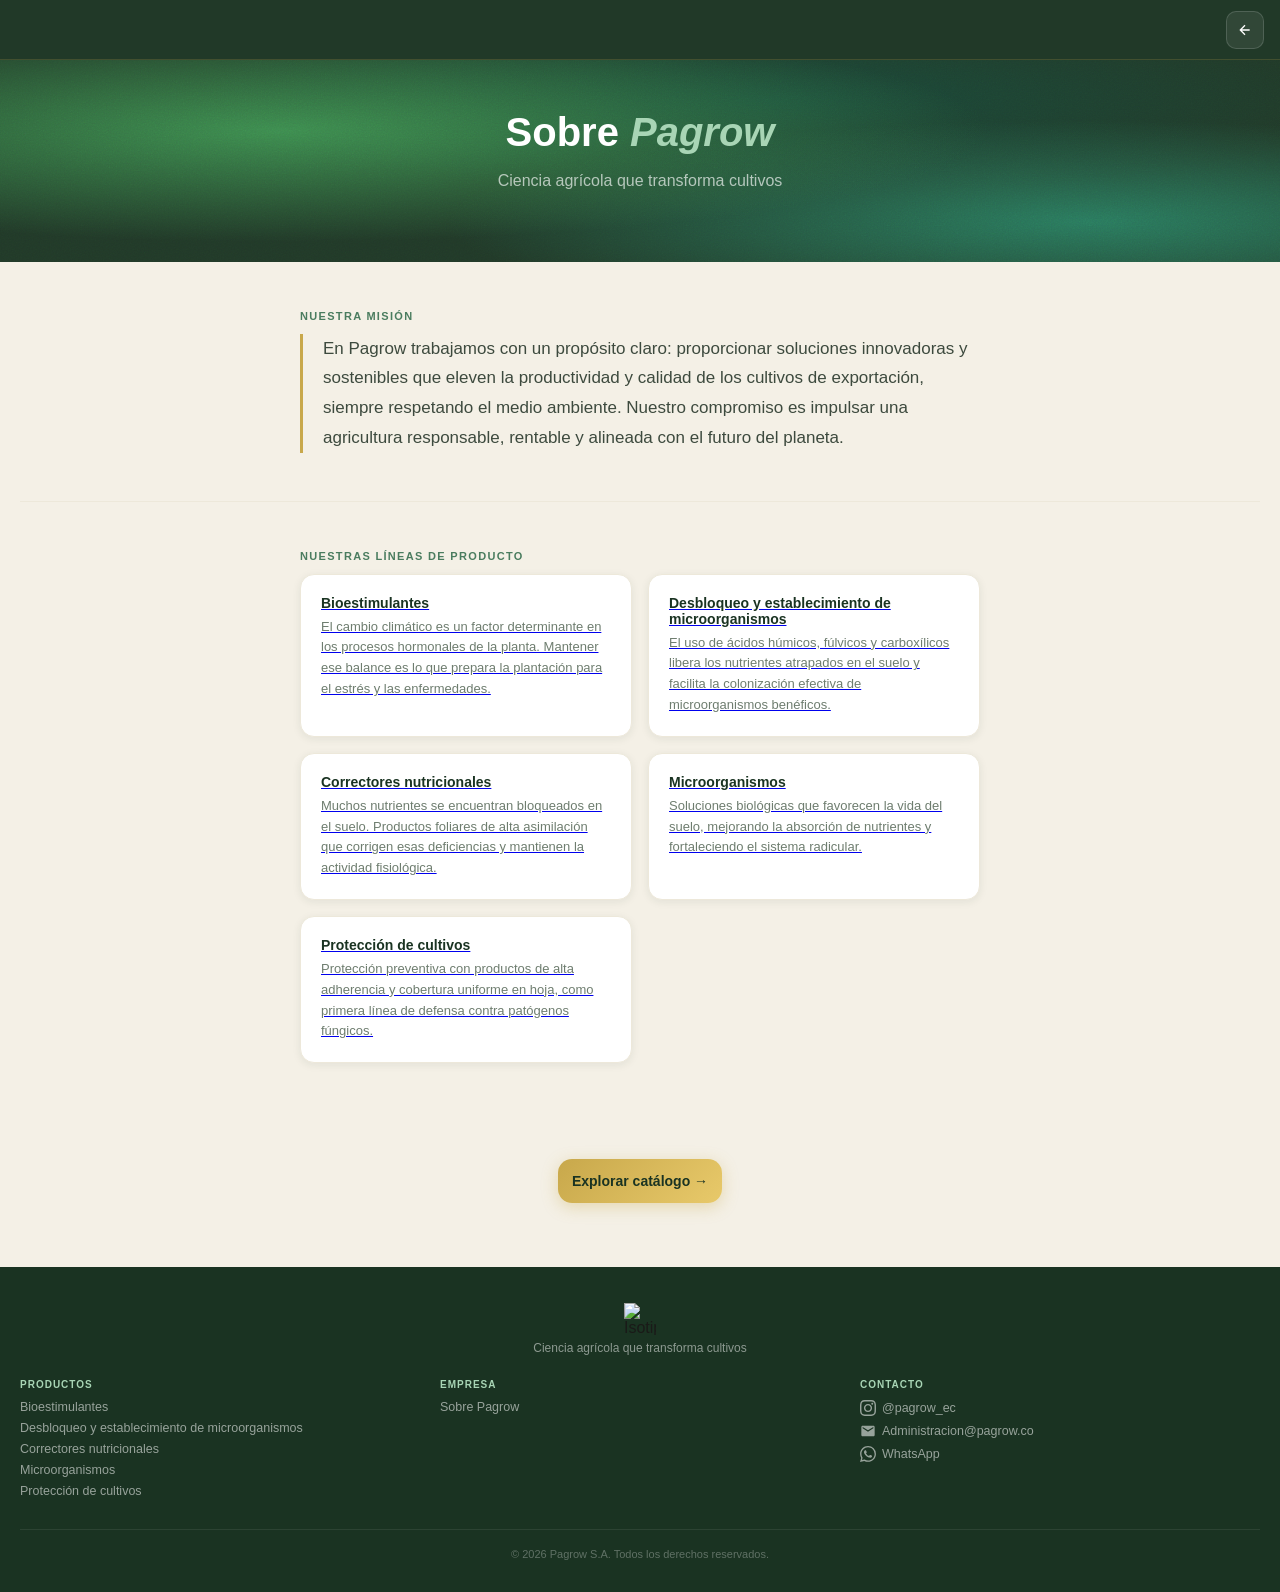
==== commit 2f2e3cbc: "favicon actualizado" ====
--- a/sobre-nosotros.html
+++ b/sobre-nosotros.html
@@ -36,7 +36,7 @@
         <!-- Security Headers -->
         <meta
             http-equiv="Content-Security-Policy"
-            content="default-src 'self'; script-src 'self'; style-src 'self' https://cdnjs.cloudflare.com; img-src 'self' data: https:; font-src 'self' https://cdnjs.cloudflare.com; connect-src 'self'; object-src 'none'; base-uri 'self'; form-action 'self'; frame-ancestors 'none';"
+            content="default-src 'self'; script-src 'self'; style-src 'self'; img-src 'self' data: https:; font-src 'self'; connect-src 'self'; object-src 'none'; base-uri 'self'; frame-ancestors 'none';"
         />
         <meta http-equiv="X-Content-Type-Options" content="nosniff" />
         <meta
@@ -56,15 +56,14 @@
             rel="icon"
             type="image/png"
             sizes="32x32"
-            href="assets/images/favicon/favicon-32x32.png"
+            href="assets/images/favicon/faviconv2-32x32.png"
         />
         <link
             rel="apple-touch-icon"
-            href="assets/images/favicon/favicon-32x32.webp"
+            href="assets/images/favicon/faviconv2-32x32.png"
         />
 
         <link rel="stylesheet" href="assets/css/styles.css" />
-        <link rel="stylesheet" href="https://cdnjs.cloudflare.com/ajax/libs/font-awesome/6.5.0/css/all.min.css" />
     </head>
     <body>
         <!-- ════════ HEADER ════════ -->
@@ -74,6 +73,8 @@
                     src="assets/images/logos-pagrow/png/blanco-y-negro/HORIZONTAL_CLARO.png"
                     alt="Pagrow"
                     class="logo-img"
+                    width="4501"
+                    height="4501"
                 />
             </a>
             <div class="header-actions">
@@ -126,38 +127,53 @@
         <section class="about-section">
             <div class="about-section-label">Nuestras líneas de producto</div>
             <div class="about-products-grid">
-                <div class="about-product-card">
+                <a href="index.html#bioestimulantes" class="about-product-card">
                     <h3 class="about-product-card-title">Bioestimulantes</h3>
                     <p class="about-product-card-desc">
-                        Formulaciones para potenciar el desarrollo radicular y
-                        las defensas naturales de la planta.
-                    </p>
-                </div>
-                <div class="about-product-card">
+                        El cambio climático es un factor determinante en los
+                        procesos hormonales de la planta. Mantener ese balance
+                        es lo que prepara la plantación para el estrés y las
+                        enfermedades.
+                    </p>
+                </a>
+                <a href="index.html#suelo" class="about-product-card">
                     <h3 class="about-product-card-title">
                         Desbloqueo y establecimiento de microorganismos
                     </h3>
                     <p class="about-product-card-desc">
-                        Desbloqueo y establecimiento de microorganismos
-                        benéficos para suelos sanos y productivos.
-                    </p>
-                </div>
-                <div class="about-product-card">
+                        El uso de ácidos húmicos, fúlvicos y carboxílicos libera
+                        los nutrientes atrapados en el suelo y facilita la
+                        colonización efectiva de microorganismos benéficos.
+                    </p>
+                </a>
+                <a href="index.html#correctores" class="about-product-card">
                     <h3 class="about-product-card-title">
                         Correctores nutricionales
                     </h3>
                     <p class="about-product-card-desc">
-                        Soluciones foliares de alta asimilación para corregir
-                        deficiencias y equilibrar la nutrición.
-                    </p>
-                </div>
-                <div class="about-product-card">
+                        Muchos nutrientes se encuentran bloqueados en el suelo.
+                        Productos foliares de alta asimilación que corrigen esas
+                        deficiencias y mantienen la actividad fisiológica.
+                    </p>
+                </a>
+                <a href="index.html#micro" class="about-product-card">
                     <h3 class="about-product-card-title">Microorganismos</h3>
                     <p class="about-product-card-desc">
-                        Hongos y bacterias benéficas para el control biológico y
-                        la salud del cultivo.
-                    </p>
-                </div>
+                        Soluciones biológicas que favorecen la vida del suelo,
+                        mejorando la absorción de nutrientes y fortaleciendo el
+                        sistema radicular.
+                    </p>
+                </a>
+                <a href="index.html#proteccion" class="about-product-card">
+                    <h3 class="about-product-card-title">
+                        Protección de cultivos
+                    </h3>
+                    <p class="about-product-card-desc">
+                        Protección preventiva con productos de alta adherencia y
+                        cobertura uniforme en hoja, como primera línea de
+                        defensa contra patógenos fúngicos.
+                    </p>
+                </a>
             </div>
         </section>
 
@@ -173,6 +189,8 @@
                     src="assets/images/logos-pagrow/png/color/ISOTIPO_BLANCO.png"
                     alt="Isotipo Pagrow"
                     class="footer-logo-img"
+                    width="4500"
+                    height="4500"
                 />
             </div>
             <div class="footer-tagline">
@@ -189,6 +207,7 @@
                         >Correctores nutricionales</a
                     >
                     <a href="index.html#micro">Microorganismos</a>
+                    <a href="index.html#proteccion">Protección de cultivos</a>
                 </div>
                 <div class="footer-col">
                     <div class="footer-col-title">Empresa</div>
@@ -202,16 +221,55 @@
                         href="https://www.instagram.com/pagrow_ec/"
                         target="_blank"
                         rel="noopener noreferrer"
-                        ><i class="fa-brands fa-instagram"></i> @pagrow_ec</a
+                        ><svg
+                            xmlns="http://www.w3.org/2000/svg"
+                            width="16"
+                            height="16"
+                            viewBox="0 0 24 24"
+                            fill="currentColor"
+                            aria-hidden="true"
+                            style="vertical-align: -2px"
+                        >
+                            <path
+                                d="M12 2.163c3.204 0 3.584.012 4.85.07 3.252.148 4.771 1.691 4.919 4.919.058 1.265.069 1.645.069 4.849 0 3.205-.012 3.584-.069 4.849-.149 3.225-1.664 4.771-4.919 4.919-1.266.058-1.644.07-4.85.07-3.204 0-3.584-.012-4.849-.07-3.26-.149-4.771-1.699-4.919-4.92-.058-1.265-.07-1.644-.07-4.849 0-3.204.013-3.583.07-4.849.149-3.227 1.664-4.771 4.919-4.919 1.266-.057 1.645-.069 4.849-.069zm0-2.163c-3.259 0-3.667.014-4.947.072-4.358.2-6.78 2.618-6.98 6.98-.059 1.281-.073 1.689-.073 4.948 0 3.259.014 3.668.072 4.948.2 4.358 2.618 6.78 6.98 6.98 1.281.058 1.689.072 4.948.072 3.259 0 3.668-.014 4.948-.072 4.354-.2 6.782-2.618 6.979-6.98.059-1.28.073-1.689.073-4.948 0-3.259-.014-3.667-.072-4.947-.196-4.354-2.617-6.78-6.979-6.98-1.281-.059-1.69-.073-4.949-.073zm0 5.838c-3.403 0-6.162 2.759-6.162 6.162s2.759 6.163 6.162 6.163 6.162-2.759 6.162-6.163c0-3.403-2.759-6.162-6.162-6.162zm0 10.162c-2.209 0-4-1.79-4-4 0-2.209 1.791-4 4-4s4 1.791 4 4c0 2.21-1.791 4-4 4zm6.406-11.845c-.796 0-1.441.645-1.441 1.44s.645 1.44 1.441 1.44c.795 0 1.439-.645 1.439-1.44s-.644-1.44-1.439-1.44z"
+                            />
+                        </svg>
+                        @pagrow_ec</a
                     >
                     <a href="mailto:Administracion@pagrow.co"
-                        ><i class="fa-solid fa-envelope"></i> Administracion@pagrow.co</a
+                        ><svg
+                            xmlns="http://www.w3.org/2000/svg"
+                            width="16"
+                            height="16"
+                            viewBox="0 0 24 24"
+                            fill="currentColor"
+                            aria-hidden="true"
+                            style="vertical-align: -2px"
+                        >
+                            <path
+                                d="M20 4H4c-1.1 0-2 .9-2 2v12c0 1.1.9 2 2 2h16c1.1 0 2-.9 2-2V6c0-1.1-.9-2-2-2zm0 4l-8 5-8-5V6l8 5 8-5v2z"
+                            />
+                        </svg>
+                        Administracion@pagrow.co</a
                     >
                     <a
                         href="https://wa.me/593999406826?text=Hola%2C%20me%20gustar%C3%ADa%20obtener%20m%C3%A1s%20informaci%C3%B3n%20sobre%20los%20productos%20Pagrow."
                         target="_blank"
                         rel="noopener noreferrer"
-                        ><i class="fa-brands fa-whatsapp"></i> WhatsApp</a
+                        ><svg
+                            xmlns="http://www.w3.org/2000/svg"
+                            width="16"
+                            height="16"
+                            viewBox="0 0 24 24"
+                            fill="currentColor"
+                            aria-hidden="true"
+                            style="vertical-align: -2px"
+                        >
+                            <path
+                                d="M17.472 14.382c-.297-.149-1.758-.867-2.03-.967-.273-.099-.471-.148-.67.15-.197.297-.767.966-.94 1.164-.173.199-.347.223-.644.075-.297-.15-1.255-.463-2.39-1.475-.883-.788-1.48-1.761-1.653-2.059-.173-.297-.018-.458.13-.606.134-.133.298-.347.446-.52.149-.174.198-.298.298-.497.099-.198.05-.371-.025-.52-.075-.149-.669-1.612-.916-2.207-.242-.579-.487-.5-.669-.51-.173-.008-.371-.01-.57-.01-.198 0-.52.074-.792.372-.272.297-1.04 1.016-1.04 2.479 0 1.462 1.065 2.875 1.213 3.074.149.198 2.096 3.2 5.077 4.487.709.306 1.262.489 1.694.625.712.227 1.36.195 1.871.118.571-.085 1.758-.719 2.006-1.413.248-.694.248-1.289.173-1.413-.074-.124-.272-.198-.57-.347m-5.421 7.403h-.004a9.87 9.87 0 01-5.031-1.378l-.361-.214-3.741.982.998-3.648-.235-.374a9.86 9.86 0 01-1.51-5.26c.001-5.45 4.436-9.884 9.888-9.884 2.64 0 5.122 1.03 6.988 2.898a9.825 9.825 0 012.893 6.994c-.003 5.45-4.437 9.884-9.885 9.884m8.413-18.297A11.815 11.815 0 0012.05 0C5.495 0 .16 5.335.157 11.892c0 2.096.547 4.142 1.588 5.945L.057 24l6.305-1.654a11.882 11.882 0 005.683 1.448h.005c6.554 0 11.89-5.335 11.893-11.893a11.821 11.821 0 00-3.48-8.413z"
+                            />
+                        </svg>
+                        WhatsApp</a
                     >
                 </div>
             </div>
--- a/assets/css/styles.css
+++ b/assets/css/styles.css
@@ -150,35 +150,58 @@
 .hero {
     position: relative;
     overflow: hidden;
-    background: var(--forest);
+    background-color: #213928;
+    background-image:
+        radial-gradient(ellipse 55% 55% at 22% 35%, #3d8c4f 0%, transparent 100%),
+        radial-gradient(ellipse 50% 50% at 85% 80%, #2a7a5e 0%, transparent 100%),
+        radial-gradient(ellipse 45% 45% at 60% 20%, #1a4a3a 0%, transparent 100%);
     padding: 48px 20px 44px;
     text-align: center;
 }
-.hero::before {
-    content: "";
+.hero::after {
+    content: '';
     position: absolute;
     inset: 0;
-    background:
-        radial-gradient(
-            ellipse 80% 60% at 50% 100%,
-            rgba(74, 124, 95, 0.4) 0%,
-            transparent 70%
-        ),
-        radial-gradient(
-            circle at 20% 30%,
-            rgba(200, 168, 75, 0.08) 0%,
-            transparent 50%
-        );
-}
-.hero-pattern {
+    opacity: 0.15;
+    background-image: url("data:image/svg+xml,%3Csvg viewBox='0 0 200 200' xmlns='http://www.w3.org/2000/svg'%3E%3Cfilter id='n'%3E%3CfeTurbulence type='fractalNoise' baseFrequency='0.72' numOctaves='4' stitchTiles='stitch'/%3E%3C/filter%3E%3Crect width='100%25' height='100%25' filter='url(%23n)'/%3E%3C/svg%3E");
+    mix-blend-mode: overlay;
+    pointer-events: none;
+    z-index: 0;
+}
+.hero-leaf {
     position: absolute;
-    inset: 0;
-    opacity: 0.04;
-    background-image: url("data:image/svg+xml,%3Csvg width='60' height='60' viewBox='0 0 60 60' xmlns='http://www.w3.org/2000/svg'%3E%3Cg fill='none' fill-rule='evenodd'%3E%3Cg fill='%23ffffff'%3E%3Cpath d='M30 0 C30 0 20 10 20 20 C20 30 30 30 30 30 C30 30 40 30 40 20 C40 10 30 0 30 0Z'/%3E%3C/g%3E%3C/g%3E%3C/svg%3E");
+    bottom: -10px;
+    width: 280px;
+    pointer-events: none;
+    z-index: 1;
+}
+.hero-leaf--right {
+    right: -30px;
+    transform: rotate(5deg);
+}
+.hero-leaf--left {
+    left: -30px;
+    transform: scaleX(-1) rotate(5deg);
+}
+@media (min-width: 600px) {
+    .hero-leaf {
+        width: 420px;
+        bottom: -20px;
+    }
+    .hero-leaf--right { right: -50px; }
+    .hero-leaf--left  { left: -50px; }
+}
+@media (min-width: 1024px) {
+    .hero-leaf {
+        width: 560px;
+        bottom: -30px;
+    }
+    .hero-leaf--right { right: -60px; }
+    .hero-leaf--left  { left: -60px; }
 }
 .hero-content {
     position: relative;
-    z-index: 1;
+    z-index: 2;
 }
 .hero h1 {
     font-family: Arial, sans-serif;
@@ -1211,5 +1234,6 @@
 
 .about-cta .btn-download {
     display: inline-flex;
+    width: auto;
     text-decoration: none;
 }
